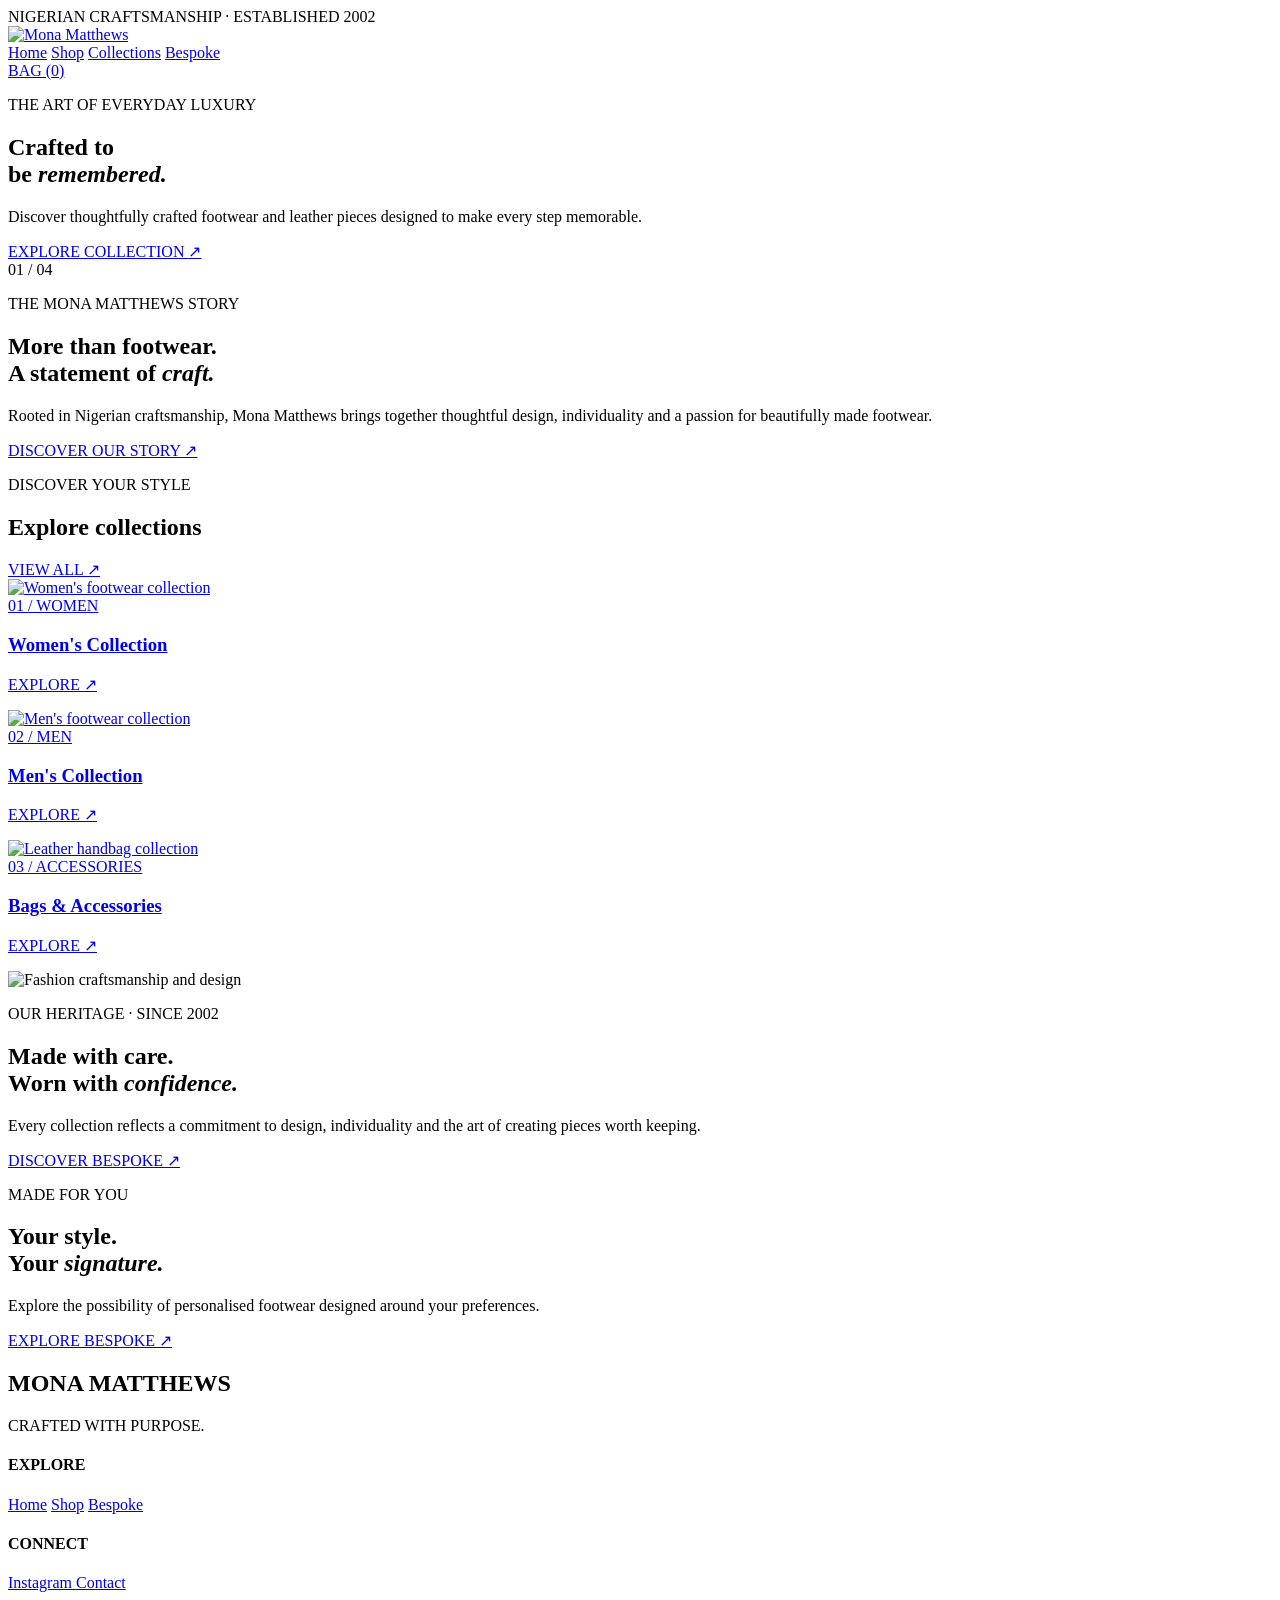
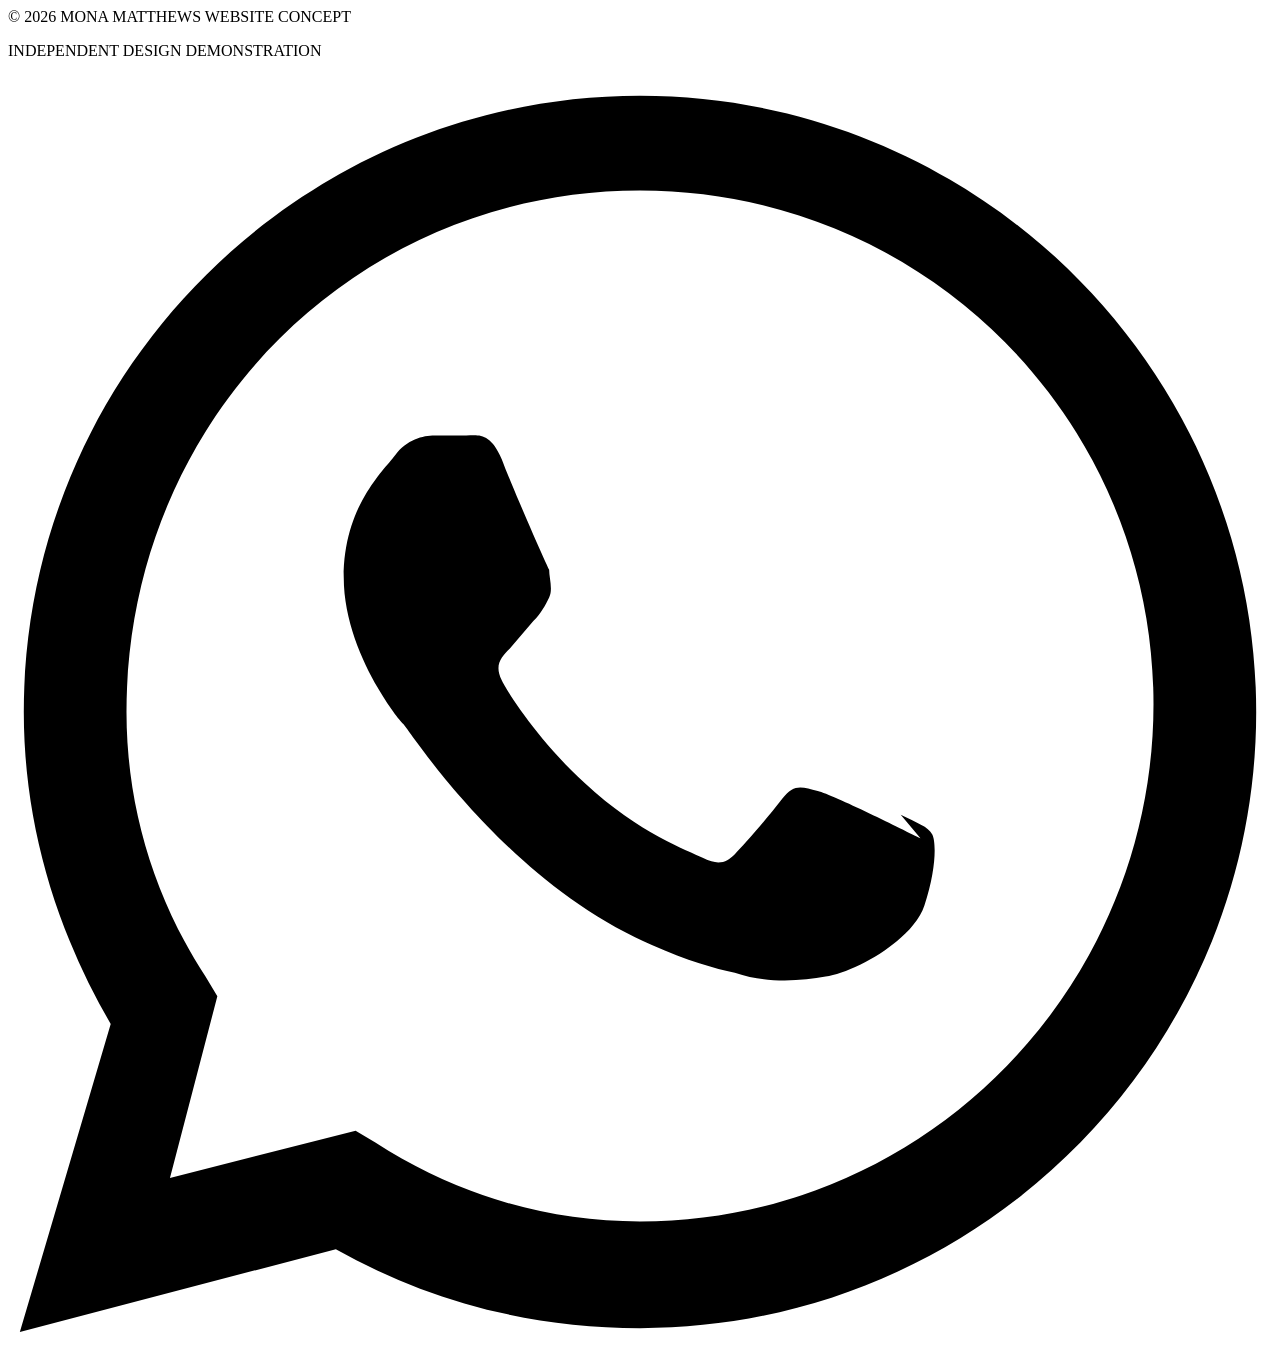
==== index.html @ d13b0b8b "Create Mona-matthew demo" ====
<!DOCTYPE html>
<html lang="en">
<head>
    <meta charset="UTF-8">
    <meta name="viewport" content="width=device-width, initial-scale=1.0">

    <title>Mona Matthews | Crafted to Be Remembered</title>

    <meta name="description" content="Discover Mona Matthews footwear and leather accessories. Nigerian craftsmanship since 2002.">

    <link rel="preconnect" href="https://fonts.googleapis.com">
    <link rel="preconnect" href="https://fonts.gstatic.com" crossorigin>

    <link href="https://fonts.googleapis.com/css2?family=DM+Sans:wght@400;500;600;700&family=Playfair+Display:wght@400;500;600;700&display=swap" rel="stylesheet">

    <link rel="stylesheet" href="css/style.css">
</head>

<body>

    <!-- ANNOUNCEMENT BAR -->
    <div class="announcement">
        NIGERIAN CRAFTSMANSHIP · ESTABLISHED 2002
    </div>

    <!-- HEADER -->
    <header class="header">

    <a href="index.html" class="logo">
    <img src="images/mona-logo.png"
         alt="Mona Matthews"
         class="brand-logo">
</a>

        <nav class="nav-links">
            <a href="index.html">Home</a>
            <a href="shop.html">Shop</a>
            <a href="shop.html">Collections</a>
            <a href="bespoke.html">Bespoke</a>
        </nav>

<a href="cart.html" class="bag-link">
    BAG (<span class="cart-count">0</span>)
</a>

    </header>


    <!-- HERO SECTION -->
    <main>

        <section class="hero">

            <div class="hero-image"></div>

            <div class="hero-content">

                <p class="eyebrow">
                    THE ART OF EVERYDAY LUXURY
                </p>

                <h1>
                    Crafted to<br>
                    be <em>remembered.</em>
                </h1>

                <p class="hero-description">
                    Discover thoughtfully crafted footwear
                    and leather pieces designed to make
                    every step memorable.
                </p>

                <a href="shop.html" class="primary-btn">
                    EXPLORE COLLECTION
                    <span>↗</span>
                </a>

            </div>

            <div class="hero-number">
                01 / 04
            </div>

        </section>


        <!-- INTRODUCTION -->
        <section class="intro">

            <p class="eyebrow">THE MONA MATTHEWS STORY</p>

            <h2>
                More than footwear.<br>
                A statement of <em>craft.</em>
            </h2>

            <p>
                Rooted in Nigerian craftsmanship, Mona Matthews
                brings together thoughtful design, individuality
                and a passion for beautifully made footwear.
            </p>

            <a href="bespoke.html" class="text-link">
                DISCOVER OUR STORY ↗
            </a>

        </section>


        <!-- COLLECTIONS -->
        <section class="collections">

            <div class="section-heading">
                <div>
                    <p class="eyebrow">DISCOVER YOUR STYLE</p>
                    <h2>Explore collections</h2>
                </div>

                <a href="shop.html" class="text-link">
                    VIEW ALL ↗
                </a>
            </div>


            <div class="collection-grid">

                <a href="shop.html" class="collection-card">

                    <img
                    src="https://images.unsplash.com/photo-1543163521-1bf539c55dd2?w=900"
                    alt="Women's footwear collection">

                    <div class="collection-overlay">
                        <span>01 / WOMEN</span>
                        <h3>Women's Collection</h3>
                        <p>EXPLORE ↗</p>
                    </div>

                </a>


                <a href="shop.html" class="collection-card">

                    <img
                    src="https://images.unsplash.com/photo-1614252369475-531eba835eb1?w=900"
                    alt="Men's footwear collection">

                    <div class="collection-overlay">
                        <span>02 / MEN</span>
                        <h3>Men's Collection</h3>
                        <p>EXPLORE ↗</p>
                    </div>

                </a>


                <a href="shop.html" class="collection-card">

                    <img
                    src="https://images.unsplash.com/photo-1584917865442-de89df76afd3?w=900"
                    alt="Leather handbag collection">

                    <div class="collection-overlay">
                        <span>03 / ACCESSORIES</span>
                        <h3>Bags & Accessories</h3>
                        <p>EXPLORE ↗</p>
                    </div>

                </a>

            </div>

        </section>


        <!-- CRAFTSMANSHIP -->
        <section class="craft-section">

            <div class="craft-image">
                <img
                src="https://images.unsplash.com/photo-1441986300917-64674bd600d8?w=1000"
                alt="Fashion craftsmanship and design">
            </div>

            <div class="craft-content">

                <p class="eyebrow">OUR HERITAGE · SINCE 2002</p>

                <h2>
                    Made with care.<br>
                    Worn with <em>confidence.</em>
                </h2>

                <p>
                    Every collection reflects a commitment
                    to design, individuality and the art
                    of creating pieces worth keeping.
                </p>

                <a href="bespoke.html" class="primary-btn">
                    DISCOVER BESPOKE ↗
                </a>

            </div>

        </section>


        <!-- BESPOKE -->
        <section class="bespoke-section">

            <p class="eyebrow">MADE FOR YOU</p>

            <h2>
                Your style.<br>
                Your <em>signature.</em>
            </h2>

            <p>
                Explore the possibility of personalised
                footwear designed around your preferences.
            </p>

            <a href="bespoke.html" class="primary-btn light-btn">
                EXPLORE BESPOKE ↗
            </a>

        </section>


    </main>


    <!-- FOOTER -->
    <footer class="footer">

        <div class="footer-brand">
            <h2>MONA MATTHEWS</h2>
            <p>CRAFTED WITH PURPOSE.</p>
        </div>

        <div class="footer-links">

            <div>
                <h4>EXPLORE</h4>
                <a href="index.html">Home</a>
                <a href="shop.html">Shop</a>
                <a href="bespoke.html">Bespoke</a>
            </div>

            <div>
                <h4>CONNECT</h4>
                <a href="https://www.instagram.com/mona_matthewsshoes/">
                    Instagram
                </a>
                <a href="bespoke.html">Contact</a>
            </div>

        </div>

        <div class="footer-bottom">
            <p>© 2026 MONA MATTHEWS WEBSITE CONCEPT</p>
            <p>INDEPENDENT DESIGN DEMONSTRATION</p>
        </div>

    </footer>


    <script src="js/script.js"></script>

</body>
</html>
<a
    href="https://wa.me/2348182999921?text=Hello%20Mona%20Matthews%2C%20I%20would%20like%20to%20make%20an%20enquiry."
    class="whatsapp-float"
    target="_blank"
    rel="noopener noreferrer"
    aria-label="Chat with Mona Matthews on WhatsApp">

    <svg viewBox="0 0 32 32">
        <path d="M16 .5C7.4.5.4 7.5.4 16.1c0 2.8.8 5.5 2.2 7.9L.3 31.8l8-2.1c2.3 1.3 4.9 2 7.7 2 8.6 0 15.6-7 15.6-15.6C31.6 7.5 24.6.5 16 .5zm0 28.5c-2.4 0-4.7-.7-6.7-2l-.5-.3-4.7 1.2 1.2-4.6-.3-.5c-1.3-2-2-4.3-2-6.7C3 8.7 8.8 2.9 16 2.9s13 5.8 13 13-5.8 13.1-13 13.1zm7.1-9.7c-.4-.2-2.2-1.1-2.6-1.2-.4-.1-.6-.2-.9.2-.3.4-1 1.2-1.2 1.4-.2.2-.4.3-.8.1-.4-.2-1.6-.6-3-1.9-1.1-1-1.9-2.2-2.1-2.6-.2-.4 0-.6.2-.8l.6-.7c.2-.2.3-.4.4-.6.1-.2 0-.5 0-.7-.1-.2-.9-2-1.2-2.8-.3-.7-.6-.6-.9-.6h-.8c-.3 0-.7.1-1 .5-.3.4-1.3 1.3-1.3 3.1s1.3 3.5 1.5 3.7c.2.2 2.6 4 6.3 5.6.9.4 1.6.6 2.1.7.9.3 1.7.2 2.3.1.7-.1 2.2-.9 2.5-1.8.3-.9.3-1.6.2-1.8-.1-.2-.4-.3-.8-.5z"/>
    </svg>

</a>
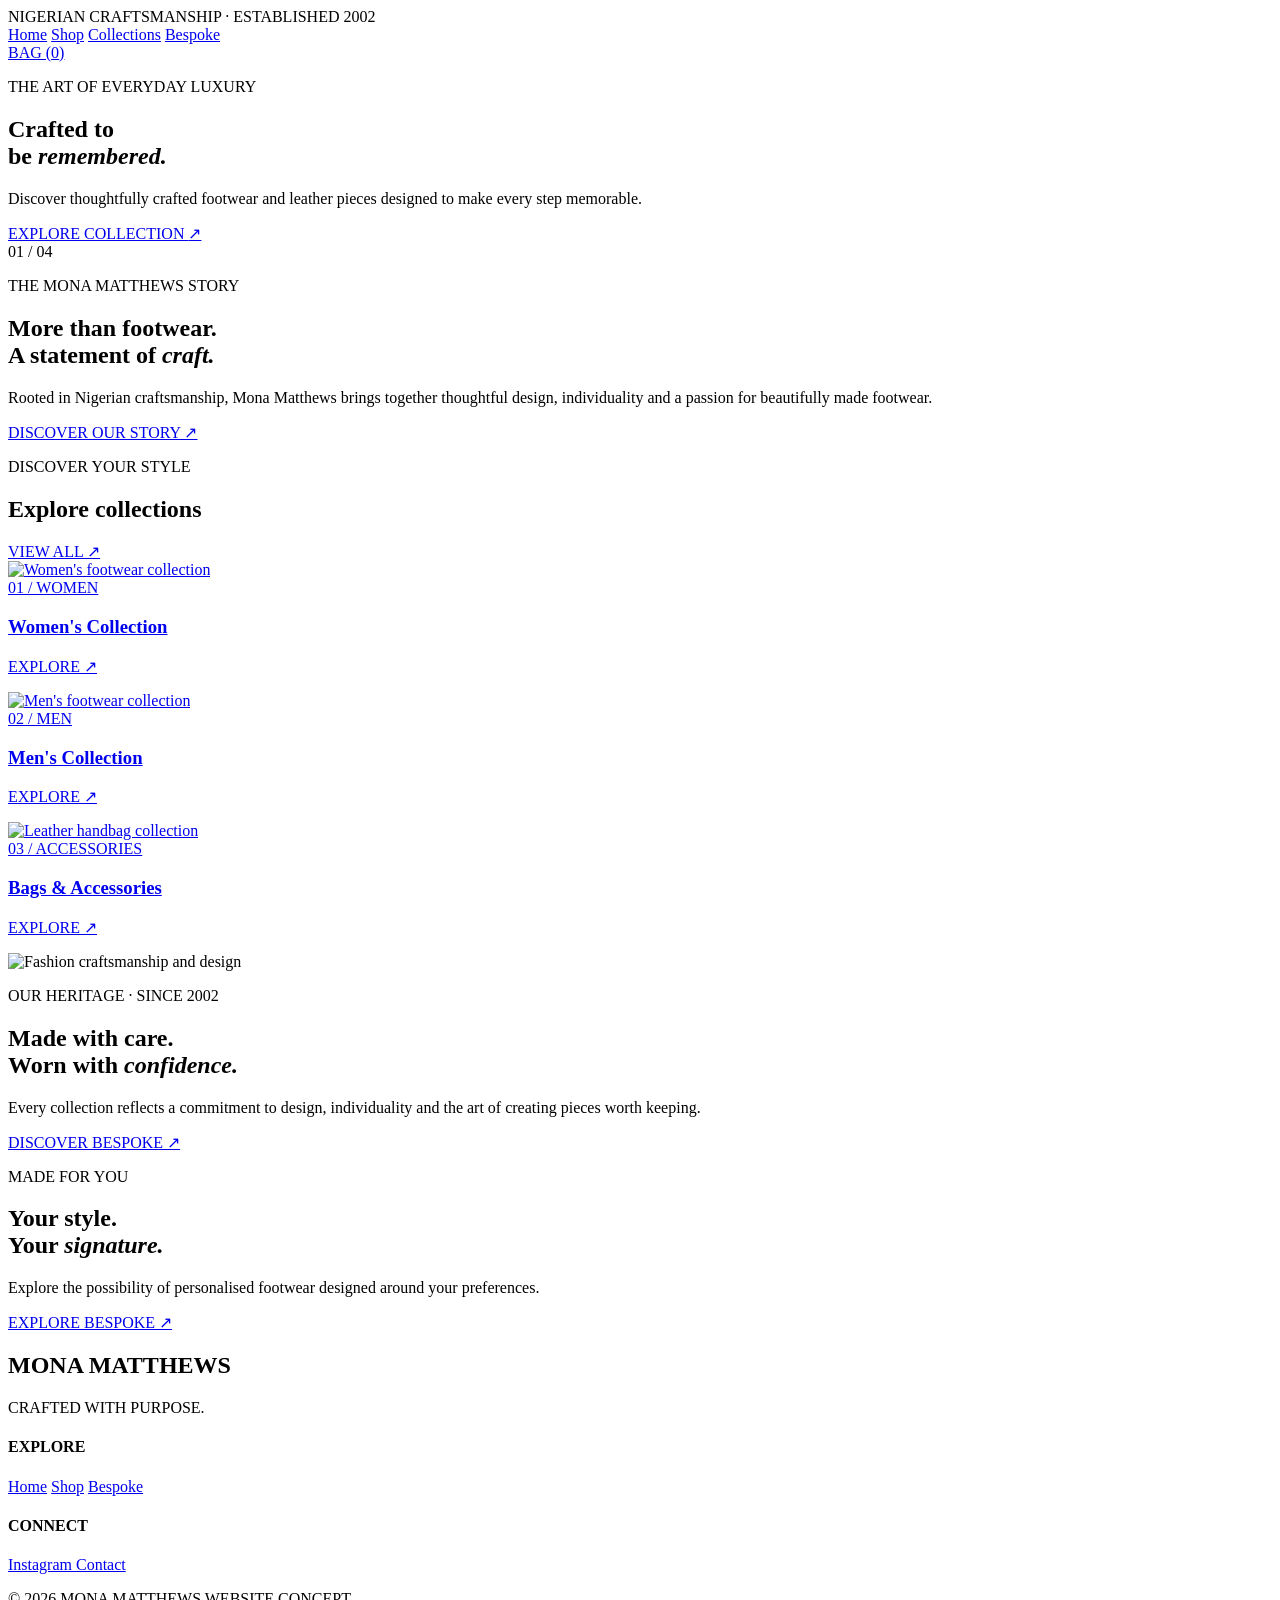
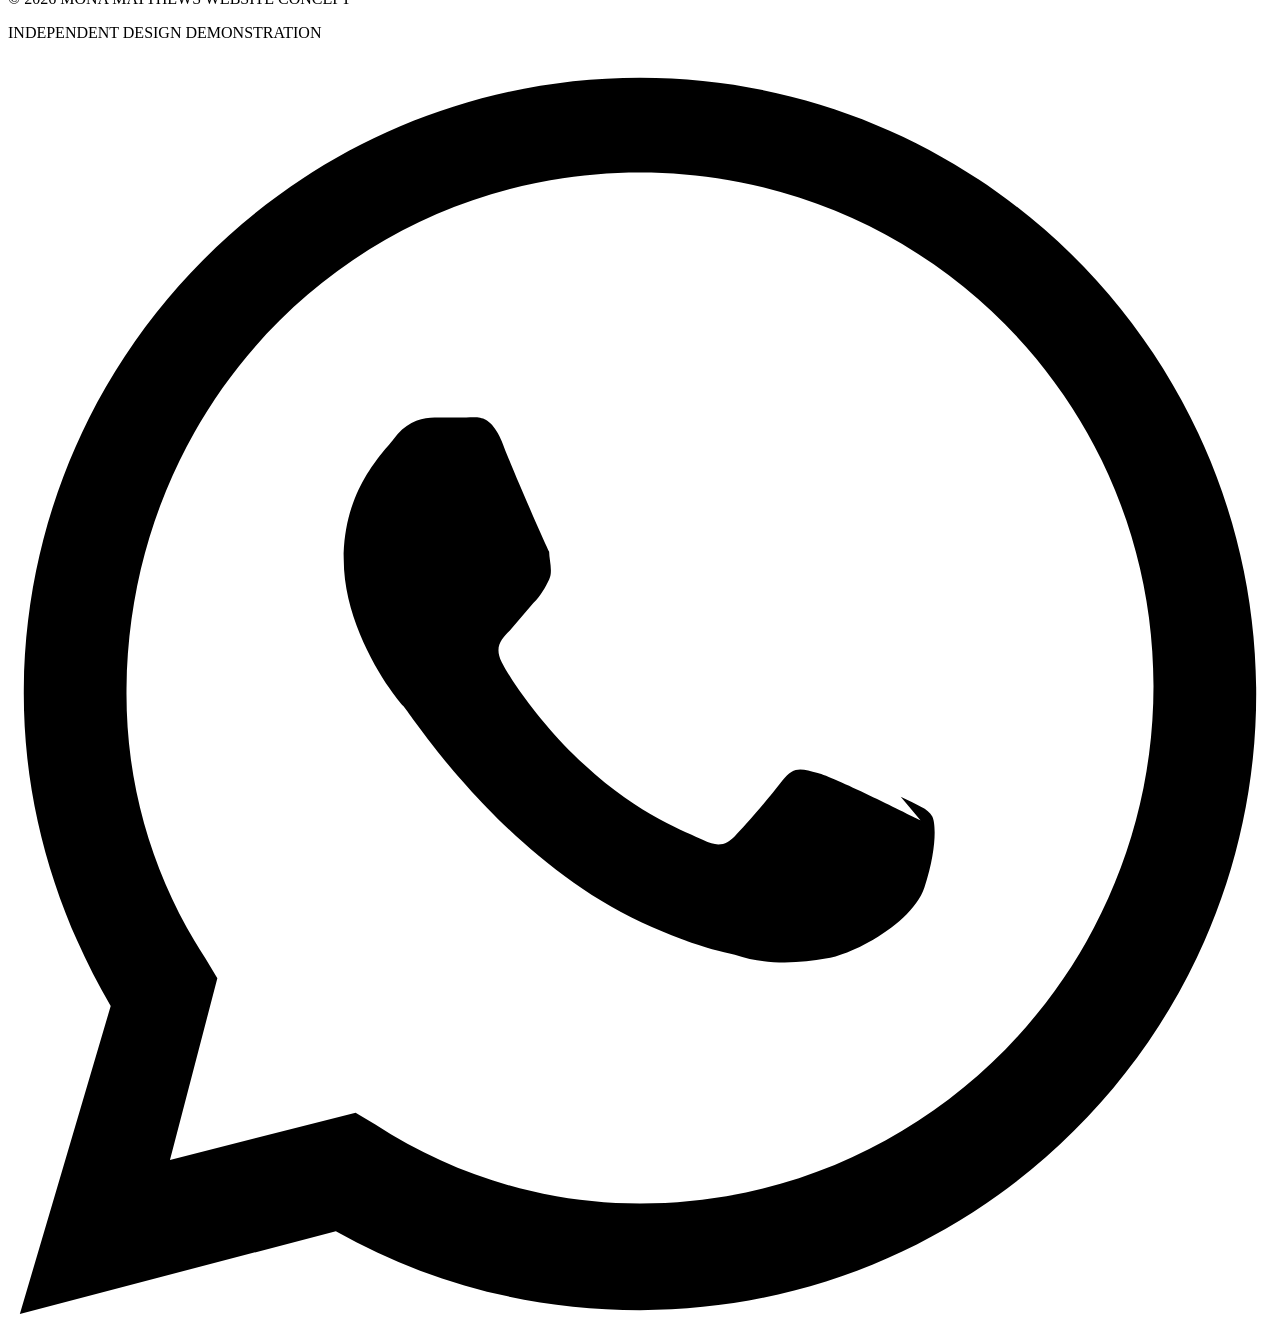
==== commit cf4dabf9: "Add files via upload" ====
--- a/index.html
+++ b/index.html
@@ -13,7 +13,7 @@
 
     <link href="https://fonts.googleapis.com/css2?family=DM+Sans:wght@400;500;600;700&family=Playfair+Display:wght@400;500;600;700&display=swap" rel="stylesheet">
 
-    <link rel="stylesheet" href="css/style.css">
+    <link rel="stylesheet" href="./css/style.css">
 </head>
 
 <body>
@@ -26,11 +26,7 @@
     <!-- HEADER -->
     <header class="header">
 
-    <a href="index.html" class="logo">
-    <img src="images/mona-logo.png"
-         alt="Mona Matthews"
-         class="brand-logo">
-</a>
+    
 
         <nav class="nav-links">
             <a href="index.html">Home</a>
@@ -266,7 +262,7 @@
     </footer>
 
 
-    <script src="js/script.js"></script>
+    <script src="./js/script.js" defer></script>
 
 </body>
 </html>
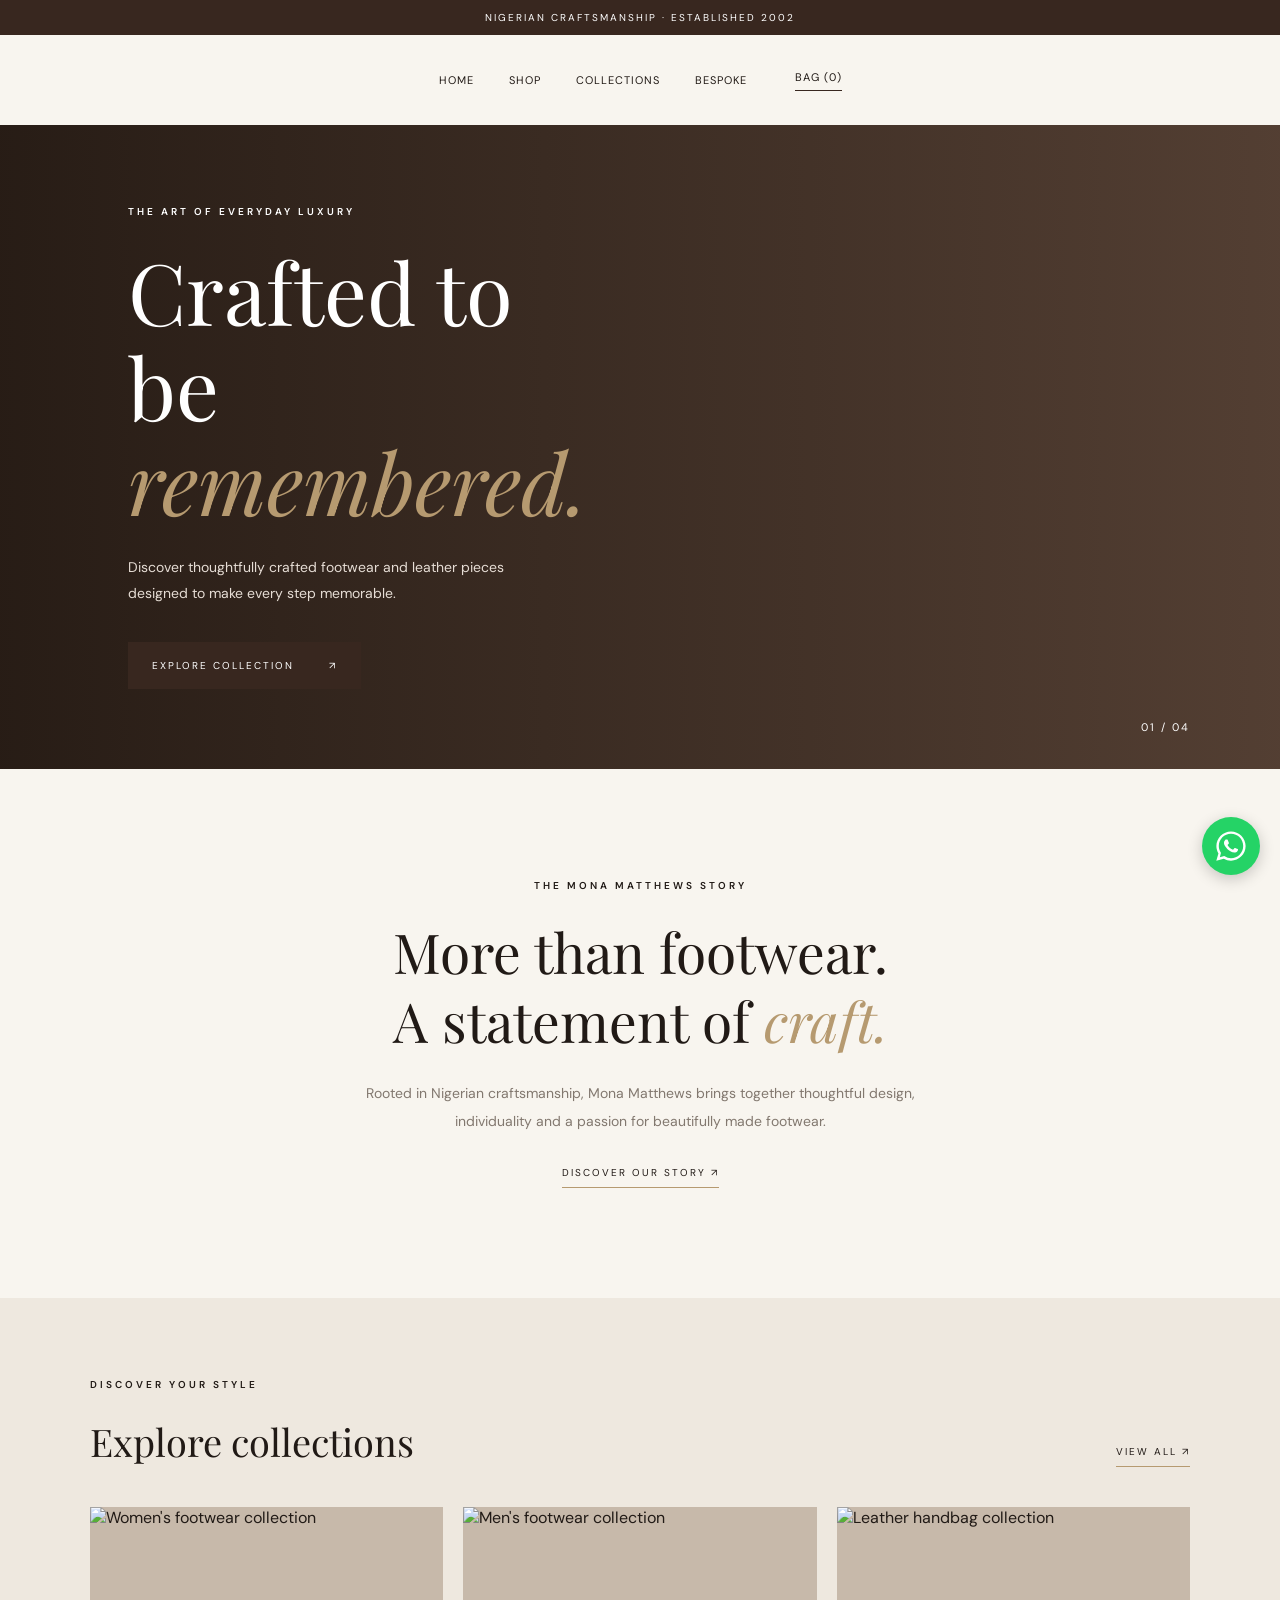
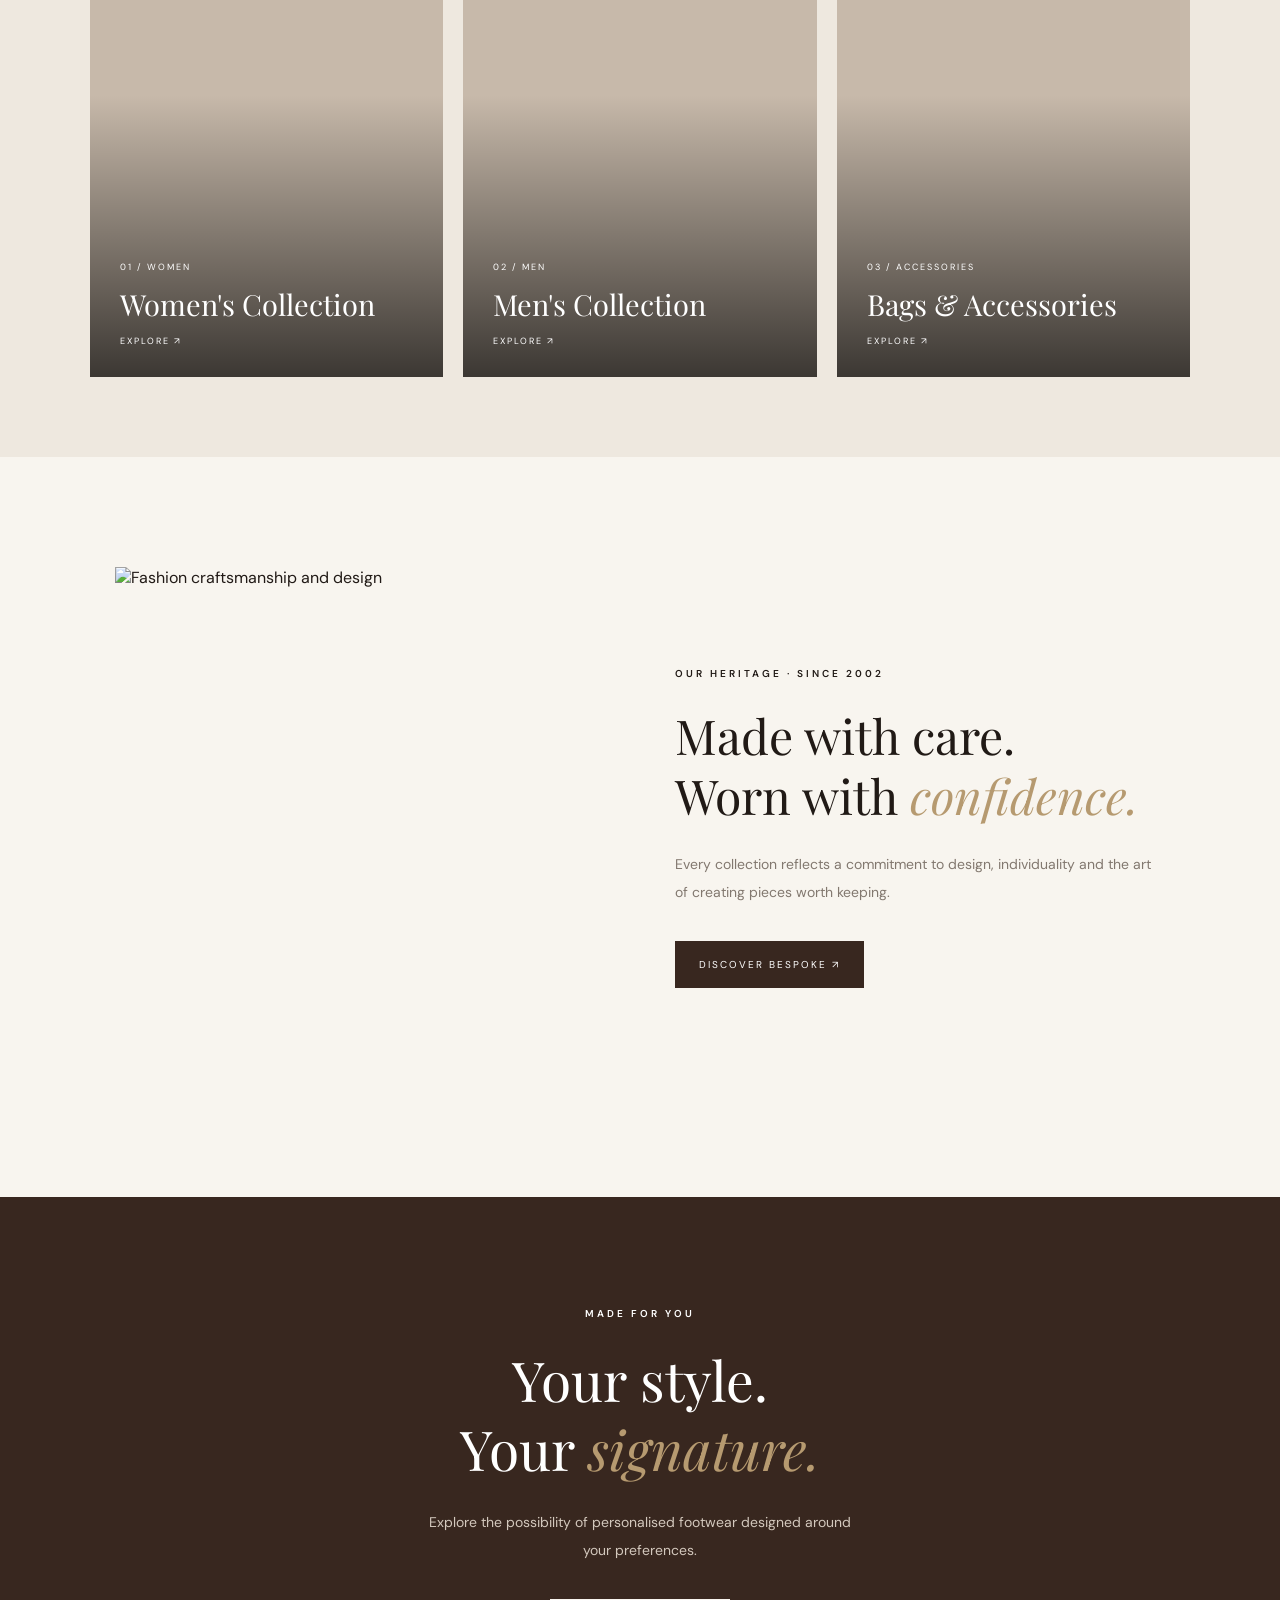
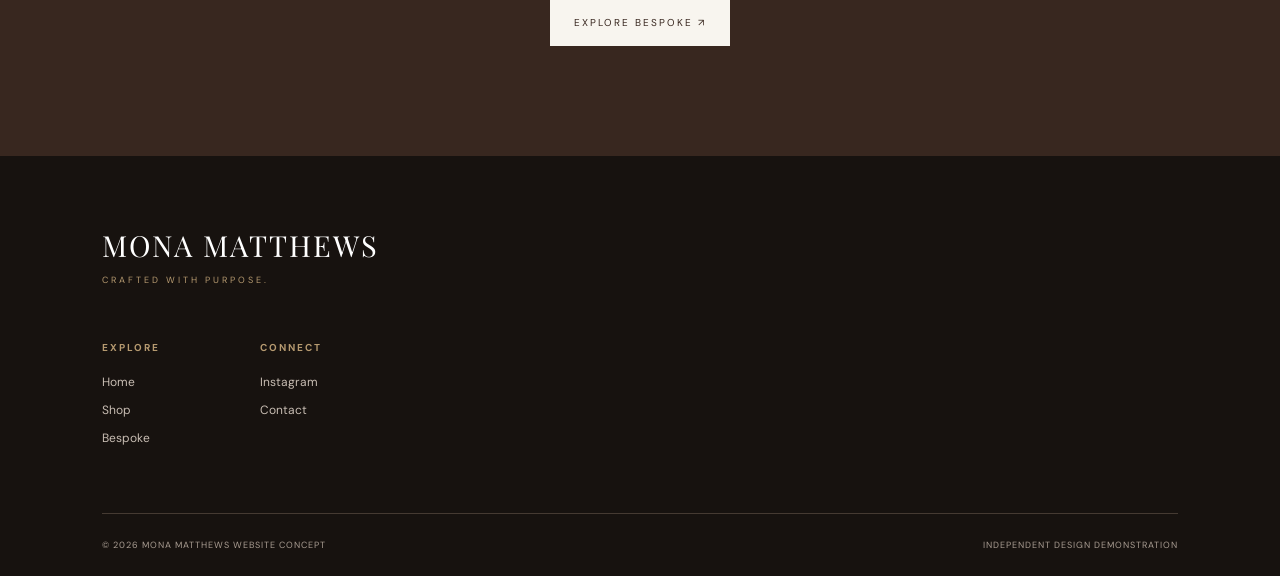
==== commit 7bc7eee9: "Update index.html" ====
--- a/index.html
+++ b/index.html
@@ -13,7 +13,7 @@
 
     <link href="https://fonts.googleapis.com/css2?family=DM+Sans:wght@400;500;600;700&family=Playfair+Display:wght@400;500;600;700&display=swap" rel="stylesheet">
 
-    <link rel="stylesheet" href="./css/style.css">
+    <link rel="stylesheet" href="./style.css">
 </head>
 
 <body>
@@ -262,7 +262,7 @@
     </footer>
 
 
-    <script src="./js/script.js" defer></script>
+    <script src="./script.js" defer></script>
 
 </body>
 </html>
--- a/style.css
+++ b/style.css
@@ -0,0 +1,1121 @@
+/* =========================
+   MONA MATTHEWS
+   LUXURY EDITORIAL DESIGN
+========================= */
+
+:root {
+    --cream: #f8f5ef;
+    --white: #ffffff;
+    --brown: #38271f;
+    --gold: #b69a70;
+    --dark: #211a16;
+    --muted: #82786f;
+}
+
+* {
+    margin: 0;
+    padding: 0;
+    box-sizing: border-box;
+}
+
+html {
+    scroll-behavior: smooth;
+}
+
+body {
+    background: var(--cream);
+    color: var(--dark);
+    font-family: 'DM Sans', sans-serif;
+}
+
+a {
+    text-decoration: none;
+    color: inherit;
+}
+
+img {
+    display: block;
+    width: 100%;
+}
+
+/* ANNOUNCEMENT */
+
+.announcement {
+    background: var(--brown);
+    color: white;
+    text-align: center;
+    padding: 11px;
+    font-size: 10px;
+    letter-spacing: 2px;
+}
+
+/* HEADER */
+
+.header {
+    height: 90px;
+    padding: 0 7%;
+    display: flex;
+    align-items: center;
+    justify-content: center;
+    gap: 48px;
+    background: var(--cream);
+    position: relative;
+    z-index: 10;
+}
+
+.logo {
+    font-family: 'Playfair Display', serif;
+    font-size: 22px;
+    font-weight: 600;
+    letter-spacing: 1px;
+}
+
+.logo span {
+    display: block;
+    font-family: 'DM Sans', sans-serif;
+    font-size: 8px;
+    letter-spacing: 3px;
+    text-align: center;
+    margin-top: 5px;
+}
+
+.nav-links {
+    display: flex;
+    gap: 35px;
+}
+
+.nav-links a,
+.bag-link {
+    font-size: 11px;
+    letter-spacing: 1px;
+    text-transform: uppercase;
+}
+
+.nav-links a:hover {
+    color: var(--gold);
+}
+
+.bag-link {
+    border-bottom: 1px solid var(--brown);
+    padding-bottom: 6px;
+}
+
+/* HERO */
+
+.hero {
+    min-height: 620px;
+    position: relative;
+    display: flex;
+    align-items: center;
+    overflow: hidden;
+    background: #5b4538;
+}
+
+.hero-image {
+    position: absolute;
+    inset: 0;
+
+    background:
+        linear-gradient(
+            90deg,
+            rgba(25, 17, 12, 0.78),
+            rgba(25, 17, 12, 0.12)
+        ),
+        url('https://images.unsplash.com/photo-1543163521-1bf539c55dd2?w=1800')
+        center/cover no-repeat;
+}
+
+.hero-content {
+    position: relative;
+    z-index: 2;
+    color: white;
+    max-width: 650px;
+    padding: 80px 10%;
+}
+
+.eyebrow {
+    font-size: 10px;
+    letter-spacing: 3px;
+    font-weight: 600;
+    margin-bottom: 25px;
+}
+
+.hero h1 {
+    font-family: 'Playfair Display', serif;
+    font-size: clamp(48px, 7vw, 85px);
+    font-weight: 400;
+    line-height: 1.12;
+}
+
+h1 em,
+h2 em {
+    color: var(--gold);
+    font-weight: 400;
+}
+
+.hero-description {
+    max-width: 390px;
+    font-size: 14px;
+    line-height: 1.9;
+    margin: 25px 0 35px;
+    color: #e6ddd5;
+}
+
+.primary-btn {
+    display: inline-flex;
+    align-items: center;
+    gap: 35px;
+    padding: 17px 24px;
+    background: var(--brown);
+    color: white;
+    font-size: 10px;
+    letter-spacing: 2px;
+    transition: 0.3s;
+}
+
+.primary-btn:hover {
+    background: var(--gold);
+    transform: translateY(-3px);
+}
+
+.hero-number {
+    position: absolute;
+    bottom: 35px;
+    right: 7%;
+    color: white;
+    font-size: 11px;
+    letter-spacing: 2px;
+}
+
+/* INTRODUCTION */
+
+.intro {
+    text-align: center;
+    padding: 110px 20px;
+    max-width: 800px;
+    margin: auto;
+}
+
+.intro h2,
+.craft-content h2,
+.bespoke-section h2 {
+    font-family: 'Playfair Display', serif;
+    font-size: clamp(35px, 5vw, 55px);
+    font-weight: 400;
+    line-height: 1.25;
+}
+
+.intro p:not(.eyebrow) {
+    color: var(--muted);
+    font-size: 14px;
+    line-height: 2;
+    max-width: 550px;
+    margin: 25px auto;
+}
+
+.text-link {
+    display: inline-block;
+    font-size: 10px;
+    letter-spacing: 2px;
+    border-bottom: 1px solid var(--gold);
+    padding-bottom: 8px;
+}
+
+/* COLLECTIONS */
+
+.collections {
+    padding: 80px 7%;
+    background: #eee8df;
+}
+
+.section-heading {
+    display: flex;
+    justify-content: space-between;
+    align-items: end;
+    margin-bottom: 40px;
+}
+
+.section-heading h2 {
+    font-family: 'Playfair Display', serif;
+    font-size: 38px;
+    font-weight: 400;
+}
+
+.collection-grid {
+    display: grid;
+    grid-template-columns: repeat(3, 1fr);
+    gap: 20px;
+}
+
+.collection-card {
+    height: 470px;
+    position: relative;
+    overflow: hidden;
+    background: #c7b9aa;
+}
+
+.collection-card img {
+    width: 100%;
+    height: 100%;
+    object-fit: cover;
+    transition: transform 0.7s;
+}
+
+.collection-card:hover img {
+    transform: scale(1.06);
+}
+
+.collection-overlay {
+    position: absolute;
+    inset: 0;
+    display: flex;
+    flex-direction: column;
+    justify-content: end;
+    padding: 30px;
+    color: white;
+
+    background: linear-gradient(
+        transparent 40%,
+        rgba(0,0,0,0.7)
+    );
+}
+
+.collection-overlay span {
+    font-size: 9px;
+    letter-spacing: 2px;
+}
+
+.collection-overlay h3 {
+    font-family: 'Playfair Display', serif;
+    font-size: 29px;
+    font-weight: 400;
+    margin: 12px 0;
+}
+
+.collection-overlay p {
+    font-size: 9px;
+    letter-spacing: 2px;
+}
+
+/* CRAFTSMANSHIP */
+
+.craft-section {
+    display: grid;
+    grid-template-columns: 1fr 1fr;
+    align-items: center;
+    gap: 70px;
+    padding: 110px 9%;
+}
+
+.craft-image {
+    height: 520px;
+    overflow: hidden;
+}
+
+.craft-image img {
+    width: 100%;
+    height: 100%;
+    object-fit: cover;
+}
+
+.craft-content h2 {
+    font-size: 48px;
+}
+
+.craft-content > p:not(.eyebrow) {
+    color: var(--muted);
+    line-height: 2;
+    font-size: 14px;
+    margin: 25px 0 35px;
+}
+
+/* BESPOKE */
+
+.bespoke-section {
+    background: var(--brown);
+    color: white;
+    text-align: center;
+    padding: 110px 20px;
+}
+
+.bespoke-section h2 {
+    font-size: 55px;
+}
+
+.bespoke-section > p:not(.eyebrow) {
+    max-width: 450px;
+    margin: 25px auto 35px;
+    color: #d3c8bd;
+    font-size: 14px;
+    line-height: 2;
+}
+
+.light-btn {
+    background: var(--cream);
+    color: var(--brown);
+}
+
+.light-btn:hover {
+    background: var(--gold);
+    color: white;
+}
+
+/* FOOTER */
+
+.footer {
+    background: #17120f;
+    color: white;
+    padding: 70px 8% 25px;
+}
+
+.footer-brand h2 {
+    font-family: 'Playfair Display', serif;
+    font-size: 29px;
+    font-weight: 400;
+    letter-spacing: 2px;
+}
+
+.footer-brand p {
+    font-size: 9px;
+    letter-spacing: 3px;
+    color: var(--gold);
+    margin-top: 10px;
+}
+
+.footer-links {
+    display: flex;
+    gap: 100px;
+    margin: 55px 0;
+}
+
+.footer-links h4 {
+    font-size: 10px;
+    letter-spacing: 2px;
+    margin-bottom: 20px;
+    color: var(--gold);
+}
+
+.footer-links a {
+    display: block;
+    font-size: 12px;
+    color: #c8bdb3;
+    margin: 12px 0;
+}
+
+.footer-links a:hover {
+    color: white;
+}
+
+.footer-bottom {
+    border-top: 1px solid #453a32;
+    padding-top: 25px;
+    display: flex;
+    justify-content: space-between;
+    gap: 15px;
+    flex-wrap: wrap;
+}
+
+.footer-bottom p {
+    font-size: 9px;
+    letter-spacing: 1px;
+    color: #a99d92;
+}
+
+/* MOBILE RESPONSIVENESS */
+
+@media (max-width: 768px) {
+
+    .header {
+        height: auto;
+        padding: 22px 5%;
+        flex-direction: column;
+        gap: 18px;
+    }
+
+    .nav-links {
+        order: 0;
+        width: 100%;
+        justify-content: space-between;
+        gap: 10px;
+    }
+
+    .header > .bag-link {
+        align-self: flex-end;
+    }
+
+    .nav-links a {
+        font-size: 9px;
+    }
+
+    .bag-link {
+        font-size: 9px;
+    }
+
+    .hero {
+        min-height: 580px;
+    }
+
+    .hero-content {
+        padding: 60px 7%;
+    }
+
+    .hero h1 {
+        font-size: 53px;
+    }
+
+    .intro {
+        padding: 85px 25px;
+    }
+
+    .collections {
+        padding: 70px 5%;
+    }
+
+    .section-heading {
+        align-items: start;
+        gap: 15px;
+    }
+
+    .section-heading h2 {
+        font-size: 29px;
+    }
+
+    .collection-grid {
+        grid-template-columns: 1fr;
+        gap: 18px;
+    }
+
+    .collection-card {
+        height: 430px;
+    }
+
+    .craft-section {
+        grid-template-columns: 1fr;
+        gap: 35px;
+        padding: 75px 7%;
+    }
+
+    .craft-image {
+        height: 400px;
+    }
+
+    .craft-content h2 {
+        font-size: 39px;
+    }
+
+    .bespoke-section {
+        padding: 85px 20px;
+    }
+
+    .bespoke-section h2 {
+        font-size: 43px;
+    }
+
+    .footer {
+        padding: 60px 7% 25px;
+    }
+
+    .footer-links {
+        gap: 55px;
+    }
+
+    .footer-bottom {
+        flex-direction: column;
+    }
+}
+
+@media (max-width: 380px) {
+
+    .hero h1 {
+        font-size: 44px;
+    }
+
+    .nav-links a {
+        font-size: 8px;
+    }
+
+    .collection-card {
+        height: 360px;
+    }
+
+}
+/* SCROLL ANIMATIONS */
+
+.reveal {
+    opacity: 0;
+    transform: translateY(35px);
+    transition: opacity 0.8s ease,
+                transform 0.8s ease;
+}
+
+.reveal.visible {
+    opacity: 1;
+    transform: translateY(0);
+}
+
+/* ACTIVE NAVIGATION */
+
+.nav-links a.active {
+    color: var(--gold);
+}
+
+/* ACCESSIBILITY */
+
+@media (prefers-reduced-motion: reduce) {
+
+    *,
+    *::before,
+    *::after {
+        scroll-behavior: auto !important;
+        transition-duration: 0.01ms !important;
+    }
+
+}
+/* =====================
+   SHOP PAGE
+===================== */
+
+.shop-hero {
+    background: #eee8df;
+    text-align: center;
+    padding: 100px 20px;
+}
+
+.shop-hero h1 {
+    font-family: 'Playfair Display', serif;
+    font-size: clamp(45px, 7vw, 75px);
+    font-weight: 400;
+    line-height: 1.2;
+}
+
+.shop-hero h1 em {
+    color: var(--gold);
+}
+
+.shop-hero > p:last-child {
+    color: var(--muted);
+    margin-top: 25px;
+    font-size: 14px;
+}
+
+.shop-container {
+    padding: 90px 7%;
+}
+
+.shop-heading {
+    display: flex;
+    justify-content: space-between;
+    align-items: end;
+    margin-bottom: 35px;
+}
+
+.shop-heading h2 {
+    font-family: 'Playfair Display', serif;
+    font-size: 38px;
+    font-weight: 400;
+}
+
+.product-count {
+    font-size: 10px;
+    letter-spacing: 2px;
+    color: var(--muted);
+}
+
+.filter-buttons {
+    display: flex;
+    gap: 12px;
+    margin-bottom: 40px;
+    flex-wrap: wrap;
+}
+
+.filter-btn {
+    background: transparent;
+    border: 1px solid #cfc5b8;
+    padding: 12px 23px;
+    font-family: inherit;
+    font-size: 11px;
+    cursor: pointer;
+    transition: 0.3s;
+}
+
+.filter-btn:hover,
+.filter-btn.active {
+    background: var(--brown);
+    color: white;
+    border-color: var(--brown);
+}
+
+.product-grid {
+    display: grid;
+    grid-template-columns: repeat(3, 1fr);
+    gap: 35px 20px;
+}
+
+.product-card {
+    min-width: 0;
+}
+
+.product-image {
+    height: 370px;
+    position: relative;
+    overflow: hidden;
+    background: #e4dbd0;
+}
+
+.product-image img {
+    width: 100%;
+    height: 100%;
+    object-fit: cover;
+    transition: 0.6s;
+}
+
+.product-card:hover img {
+    transform: scale(1.06);
+}
+
+.product-tag {
+    position: absolute;
+    top: 15px;
+    left: 15px;
+    background: var(--cream);
+    padding: 9px 12px;
+    font-size: 9px;
+    letter-spacing: 1px;
+}
+
+.add-cart {
+    position: absolute;
+    bottom: 0;
+    left: 0;
+    width: 100%;
+    padding: 16px;
+    border: none;
+    background: var(--brown);
+    color: white;
+    font-size: 10px;
+    letter-spacing: 2px;
+    cursor: pointer;
+}
+
+.add-cart:hover {
+    background: var(--gold);
+}
+
+.product-info {
+    padding: 18px 0;
+}
+
+.product-info h3 {
+    font-family: 'Playfair Display', serif;
+    font-size: 20px;
+    font-weight: 400;
+}
+
+.product-info p {
+    font-size: 12px;
+    color: var(--muted);
+    margin-top: 8px;
+}
+
+.shop-bespoke {
+    background: var(--brown);
+    color: white;
+    text-align: center;
+    padding: 100px 20px;
+}
+
+.shop-bespoke h2 {
+    font-family: 'Playfair Display', serif;
+    font-size: clamp(40px, 6vw, 60px);
+    font-weight: 400;
+    margin-bottom: 35px;
+}
+
+@media (max-width: 768px) {
+
+    .shop-hero {
+        padding: 80px 20px;
+    }
+
+    .shop-container {
+        padding: 65px 5%;
+    }
+
+    .shop-heading {
+        align-items: start;
+        flex-direction: column;
+        gap: 15px;
+    }
+
+    .shop-heading h2 {
+        font-size: 30px;
+    }
+
+    .product-grid {
+        grid-template-columns: repeat(2, minmax(0, 1fr));
+        gap: 25px 12px;
+    }
+
+    .product-image {
+        height: 260px;
+    }
+
+    .product-info h3 {
+        font-size: 17px;
+    }
+
+    .add-cart {
+        font-size: 8px;
+        padding: 13px 5px;
+    }
+}
+
+@media (max-width: 380px) {
+
+    .product-grid {
+        grid-template-columns: 1fr;
+    }
+
+    .product-image {
+        height: 360px;
+    }
+
+}
+/* SHOPPING CART */
+
+.cart-page {
+    min-height: 70vh;
+    padding: 80px 8%;
+}
+
+.cart-page h1 {
+    font-family: 'Playfair Display', serif;
+    font-size: 48px;
+    font-weight: 400;
+    margin-bottom: 15px;
+}
+
+#cart-total {
+    color: var(--muted);
+    margin-bottom: 35px;
+}
+
+.cart-row {
+    display: flex;
+    justify-content: space-between;
+    align-items: center;
+    gap: 15px;
+    padding: 22px 0;
+    border-bottom: 1px solid #d8cec2;
+    font-size: 13px;
+}
+
+.cart-row button {
+    border: none;
+    background: none;
+    color: #9a5545;
+    cursor: pointer;
+    font-size: 10px;
+}
+
+#cart-items {
+    margin-bottom: 35px;
+}
+
+@media (max-width: 600px) {
+
+    .cart-page {
+        padding: 55px 6%;
+    }
+
+    .cart-row {
+        flex-wrap: wrap;
+    }
+
+}
+.bespoke-hero {
+    padding: 100px 8%;
+    text-align: center;
+    background: var(--cream);
+}
+
+.bespoke-hero h1 {
+    font-family: 'Playfair Display', serif;
+    font-size: clamp(48px, 7vw, 82px);
+    font-weight: 400;
+    line-height: 1.1;
+    margin: 20px 0;
+}
+
+.bespoke-hero > p:last-child {
+    max-width: 500px;
+    margin: auto;
+    line-height: 1.8;
+    color: var(--muted);
+}
+
+.bespoke-content {
+    display: grid;
+    grid-template-columns: 1fr 1fr;
+    align-items: center;
+    gap: 65px;
+    padding: 90px 8%;
+}
+
+.bespoke-image img {
+    width: 100%;
+    height: 480px;
+    object-fit: cover;
+}
+
+.bespoke-text h2,
+.bespoke-form-section h2 {
+    font-family: 'Playfair Display', serif;
+    font-size: 42px;
+    font-weight: 400;
+    line-height: 1.2;
+    margin: 18px 0;
+}
+
+.bespoke-text p:last-child {
+    color: var(--muted);
+    line-height: 1.9;
+}
+
+.bespoke-form-section {
+    padding: 85px 8%;
+    background: #f1ece4;
+}
+
+.bespoke-form-section form {
+    max-width: 650px;
+    margin-top: 35px;
+}
+
+.bespoke-form-section label {
+    display: block;
+    margin: 22px 0 9px;
+    font-size: 13px;
+}
+
+.bespoke-form-section input,
+.bespoke-form-section select,
+.bespoke-form-section textarea {
+    width: 100%;
+    padding: 15px;
+    border: 1px solid #d8cec2;
+    background: #fff;
+    font: inherit;
+    outline: none;
+}
+
+.bespoke-form-section textarea {
+    resize: vertical;
+}
+
+.bespoke-form-section button {
+    margin-top: 25px;
+}
+
+.demo-note {
+    font-size: 11px;
+    opacity: .7;
+    margin-top: 20px;
+}
+
+@media(max-width:700px) {
+    .bespoke-content {
+        grid-template-columns: 1fr;
+        gap: 35px;
+        padding: 55px 6%;
+    }
+
+    .bespoke-image img {
+        height: 350px;
+    }
+
+    .bespoke-form-section {
+        padding: 60px 6%;
+    }
+
+    .bespoke-text h2,
+    .bespoke-form-section h2 {
+        font-size: 34px;
+    }
+}
+/* CART IMPROVEMENTS */
+
+.empty-cart {
+    text-align: center;
+    padding: 60px 15px;
+}
+
+.empty-cart h2 {
+    font-family: 'Playfair Display', serif;
+    font-size: 28px;
+    font-weight: 400;
+    margin-bottom: 15px;
+}
+
+.empty-cart p {
+    color: var(--muted);
+    margin-bottom: 25px;
+}
+
+.cart-row {
+    background: white;
+    padding: 25px;
+    margin-bottom: 15px;
+}
+
+.cart-row h3 {
+    font-family: 'Playfair Display', serif;
+    font-weight: 400;
+    margin-bottom: 8px;
+}
+
+.cart-row p {
+    color: var(--muted);
+}
+
+.remove-product {
+    padding: 10px 15px;
+    border: 1px solid #b69a70;
+    background: transparent;
+    cursor: pointer;
+}
+/* MONA MATTHEWS LUXURY LOGO */
+
+.brand-logo {
+    width: 210px;
+    height: 130px;
+    object-fit: contain;
+    display: block;
+}
+
+.logo {
+    display: flex;
+    align-items: center;
+    justify-content: flex-start;
+}
+
+@media (max-width: 768px) {
+    .brand-logo {
+        width: 185px;
+        height: 115px;
+    }
+}
+/* FLOATING WHATSAPP BUTTON */
+
+.whatsapp-float {
+    position: fixed;
+    bottom: 25px;
+    right: 20px;
+    z-index: 9999;
+    background: #25D366;
+    color: white;
+    width: 58px;
+    height: 58px;
+    border-radius: 50%;
+    display: flex;
+    align-items: center;
+    justify-content: center;
+    text-decoration: none;
+    font-size: 27px;
+    box-shadow: 0 4px 15px rgba(0,0,0,0.2);
+    transition: transform 0.3s ease;
+}
+
+.whatsapp-float:hover {
+    transform: scale(1.1);
+}
+
+.whatsapp-float svg {
+    width: 30px;
+    height: 30px;
+    fill: white;
+}
+/* PRODUCT PRICES */
+
+.product-price {
+    color: #a78345;
+    font-weight: 600;
+    font-size: 17px;
+    margin-top: 10px;
+}
+
+/* CART DESIGN */
+
+.cart-row {
+    display: flex;
+    gap: 20px;
+    padding: 25px 0;
+    border-bottom: 1px solid #ddd2c5;
+    align-items: center;
+}
+
+.cart-thumb {
+    width: 110px;
+    height: 120px;
+    object-fit: cover;
+}
+
+.cart-product-details h3 {
+    font-family: 'Playfair Display', serif;
+    margin-bottom: 10px;
+}
+
+.quantity-controls {
+    display: flex;
+    align-items: center;
+    gap: 18px;
+    margin: 15px 0;
+}
+
+.quantity-controls button {
+    background: #eee5da;
+    border: none;
+    padding: 8px 15px;
+    font-size: 18px;
+    cursor: pointer;
+}
+
+.remove-product {
+    background: none;
+    border: none;
+    text-decoration: underline;
+    cursor: pointer;
+}
+
+.cart-summary {
+    margin-top: 35px;
+    padding: 25px;
+    background: #f2ebe2;
+}
+
+.cart-summary h3 {
+    font-family: 'Playfair Display', serif;
+    margin-bottom: 20px;
+}
+
+.cart-summary strong {
+    color: #a78345;
+    font-size: 22px;
+}
+
+.demo-note {
+    font-size: 12px;
+    color: #777;
+    margin: 15px 0;
+}
+
+@media(max-width: 500px) {
+    .cart-thumb {
+        width: 85px;
+        height: 100px;
+    }
+
+    .cart-row {
+        gap: 12px;
+    }
+}
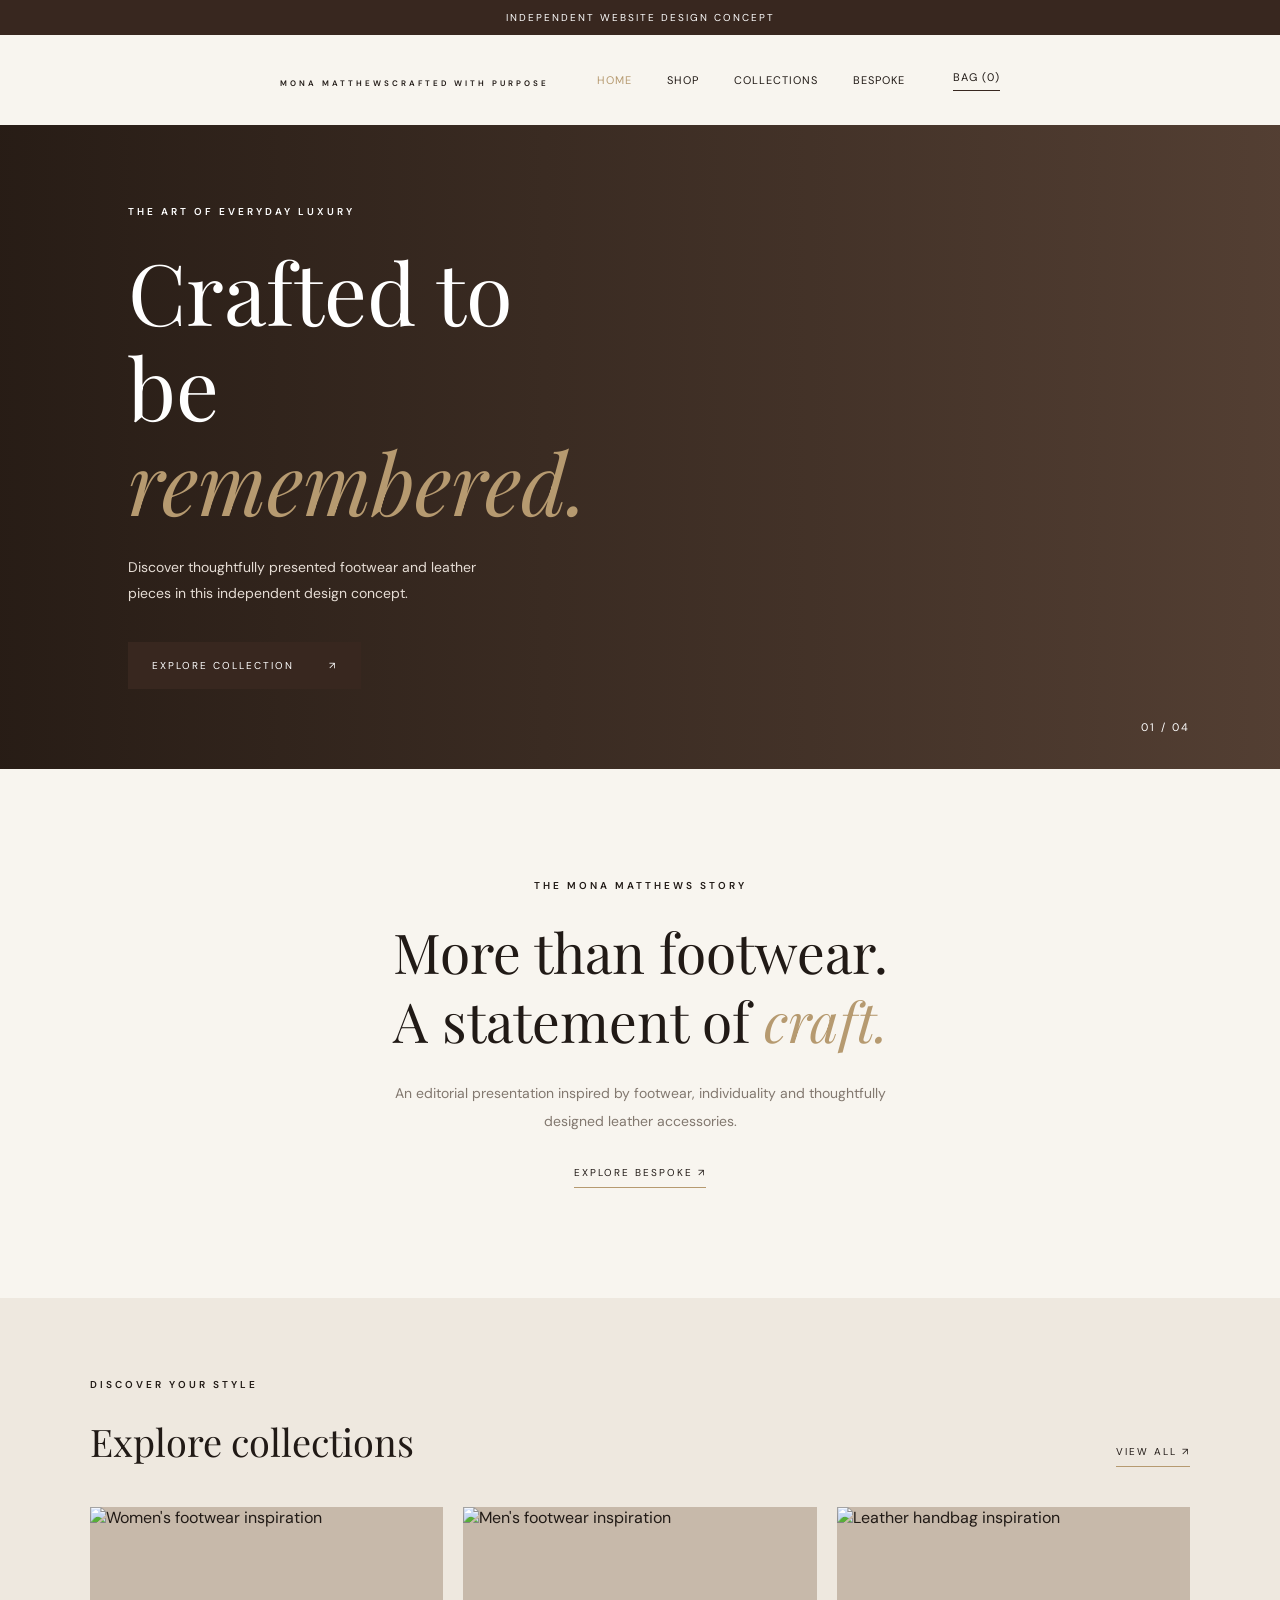
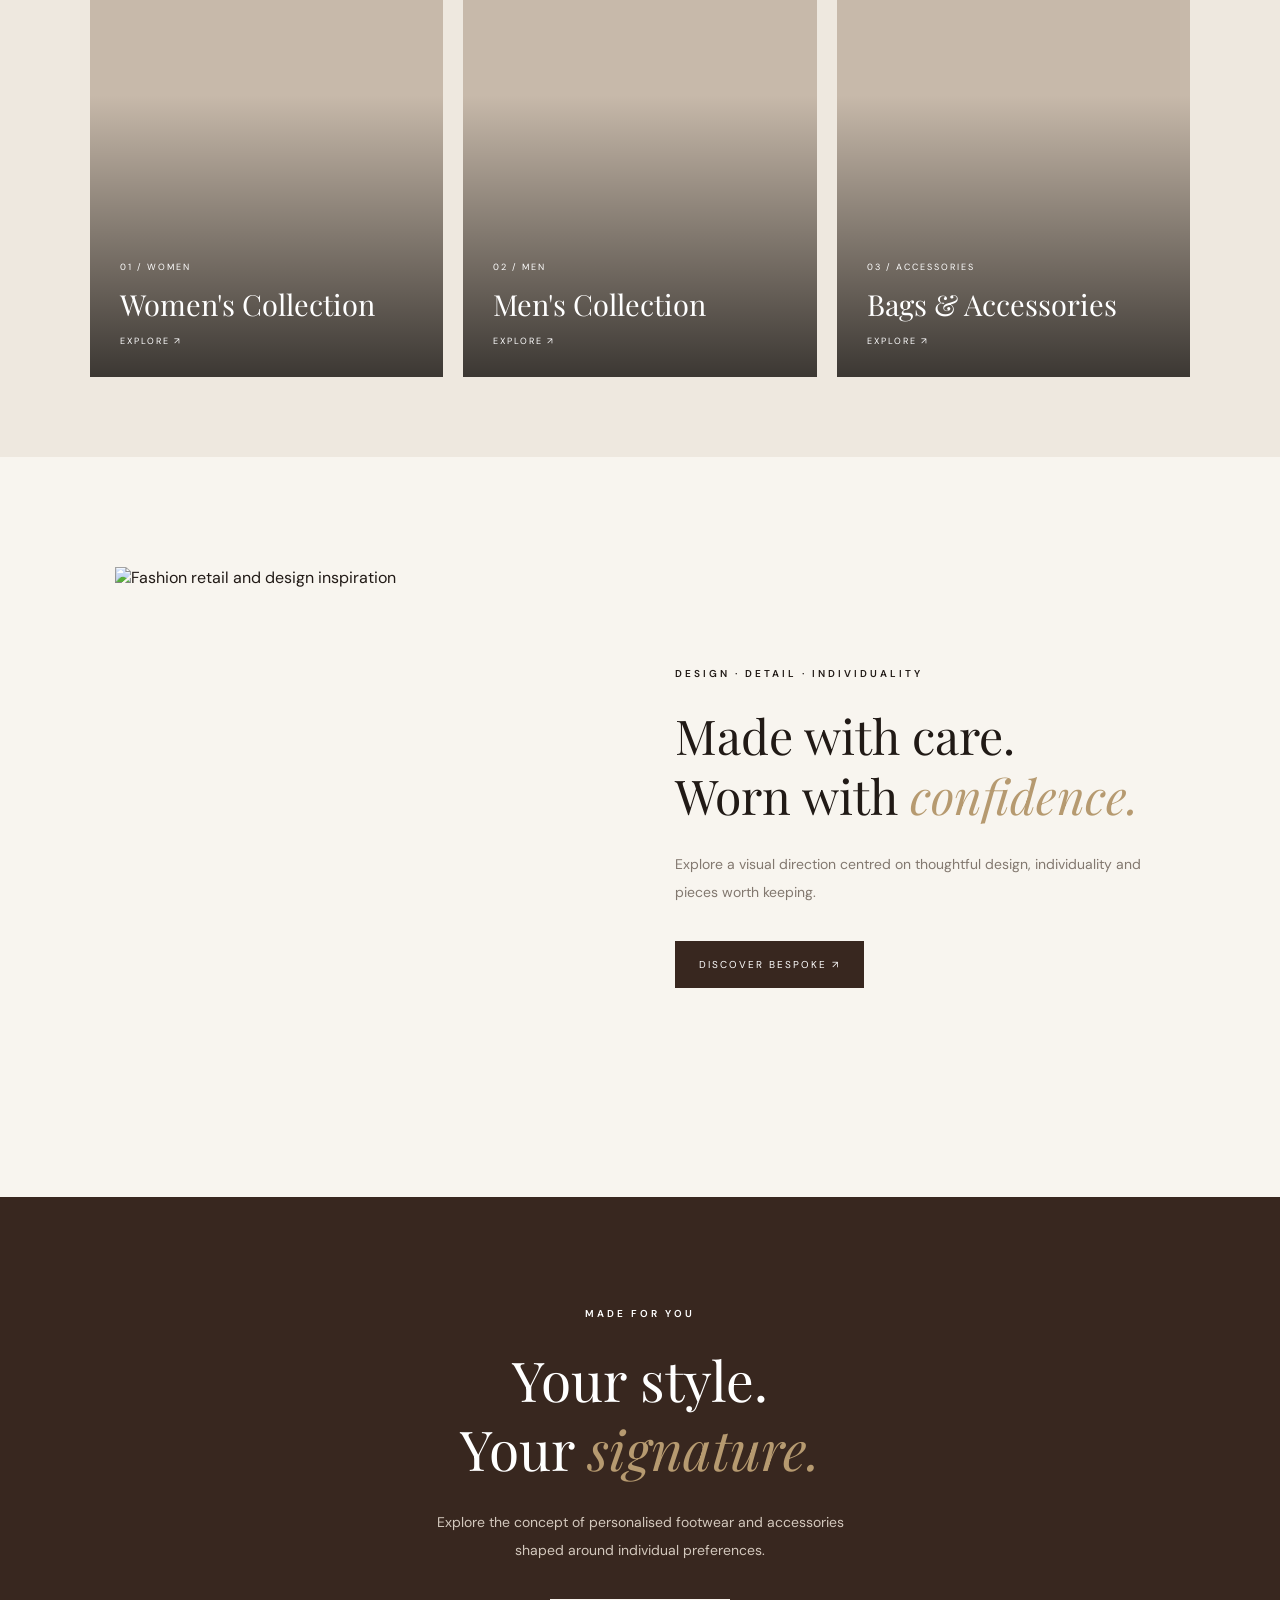
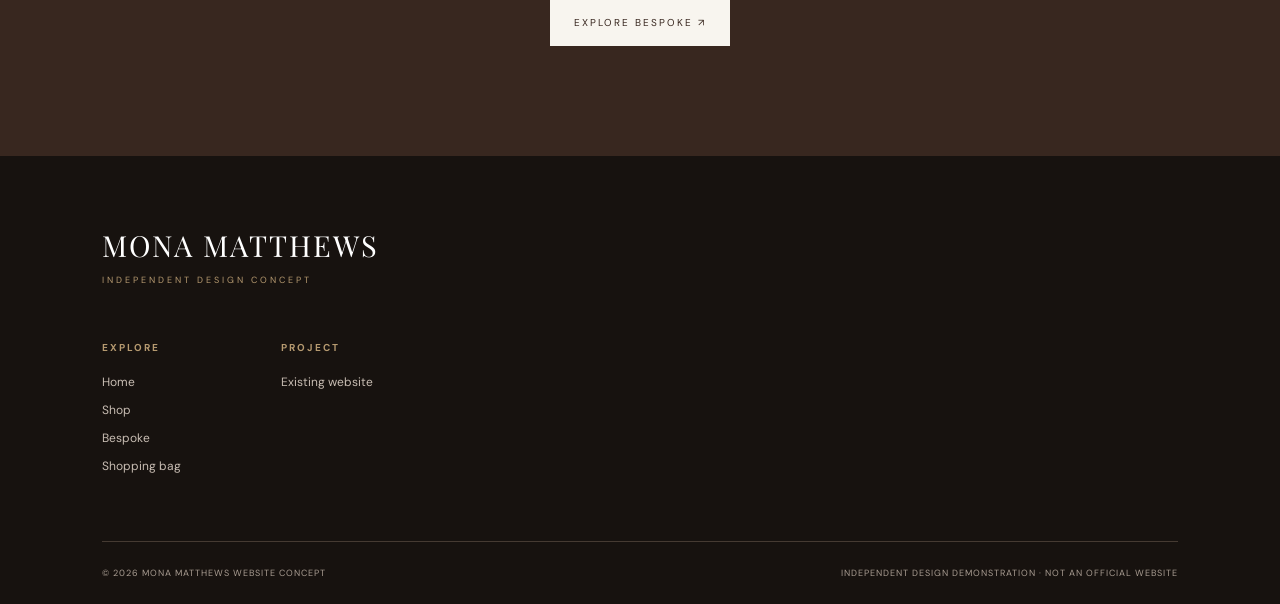
==== commit 95c35fdd: "fix: repair homepage structure and remove unverified contact links" ====
--- a/index.html
+++ b/index.html
@@ -1,59 +1,54 @@
+
 <!DOCTYPE html>
 <html lang="en">
 <head>
     <meta charset="UTF-8">
     <meta name="viewport" content="width=device-width, initial-scale=1.0">
+    <meta name="description" content="An independent website design concept exploring footwear and leather accessories for Mona Matthews.">
+    <meta name="theme-color" content="#f8f5ef">
 
     <title>Mona Matthews | Crafted to Be Remembered</title>
-
-    <meta name="description" content="Discover Mona Matthews footwear and leather accessories. Nigerian craftsmanship since 2002.">
 
     <link rel="preconnect" href="https://fonts.googleapis.com">
     <link rel="preconnect" href="https://fonts.gstatic.com" crossorigin>
-
-    <link href="https://fonts.googleapis.com/css2?family=DM+Sans:wght@400;500;600;700&family=Playfair+Display:wght@400;500;600;700&display=swap" rel="stylesheet">
+    <link
+        href="https://fonts.googleapis.com/css2?family=DM+Sans:wght@400;500;600;700&family=Playfair+Display:wght@400;500;600;700&display=swap"
+        rel="stylesheet"
+    >
 
     <link rel="stylesheet" href="./style.css">
+    <script src="./script.js" defer></script>
 </head>
 
 <body>
-
-    <!-- ANNOUNCEMENT BAR -->
     <div class="announcement">
-        NIGERIAN CRAFTSMANSHIP · ESTABLISHED 2002
+        INDEPENDENT WEBSITE DESIGN CONCEPT
     </div>
 
-    <!-- HEADER -->
     <header class="header">
-
-    
-
-        <nav class="nav-links">
-            <a href="index.html">Home</a>
-            <a href="shop.html">Shop</a>
-            <a href="shop.html">Collections</a>
-            <a href="bespoke.html">Bespoke</a>
+        <a class="logo" href="./index.html" aria-label="Mona Matthews home">
+            <span class="logo-name">MONA MATTHEWS</span>
+            <span class="logo-tagline">CRAFTED WITH PURPOSE</span>
+        </a>
+
+        <nav class="nav-links" aria-label="Main navigation">
+            <a href="./index.html" class="active" aria-current="page">Home</a>
+            <a href="./shop.html">Shop</a>
+            <a href="./shop.html#products">Collections</a>
+            <a href="./bespoke.html">Bespoke</a>
         </nav>
 
-<a href="cart.html" class="bag-link">
-    BAG (<span class="cart-count">0</span>)
-</a>
-
+        <a href="./cart.html" class="bag-link">
+            BAG (<span class="cart-count" aria-live="polite">0</span>)
+        </a>
     </header>
 
-
-    <!-- HERO SECTION -->
     <main>
-
         <section class="hero">
-
-            <div class="hero-image"></div>
+            <div class="hero-image" aria-hidden="true"></div>
 
             <div class="hero-content">
-
-                <p class="eyebrow">
-                    THE ART OF EVERYDAY LUXURY
-                </p>
+                <p class="eyebrow">THE ART OF EVERYDAY LUXURY</p>
 
                 <h1>
                     Crafted to<br>
@@ -61,28 +56,23 @@
                 </h1>
 
                 <p class="hero-description">
-                    Discover thoughtfully crafted footwear
-                    and leather pieces designed to make
-                    every step memorable.
+                    Discover thoughtfully presented footwear
+                    and leather pieces in this independent
+                    design concept.
                 </p>
 
-                <a href="shop.html" class="primary-btn">
+                <a href="./shop.html" class="primary-btn">
                     EXPLORE COLLECTION
-                    <span>↗</span>
-                </a>
-
-            </div>
-
-            <div class="hero-number">
+                    <span aria-hidden="true">↗</span>
+                </a>
+            </div>
+
+            <div class="hero-number" aria-hidden="true">
                 01 / 04
             </div>
-
-        </section>
-
-
-        <!-- INTRODUCTION -->
+        </section>
+
         <section class="intro">
-
             <p class="eyebrow">THE MONA MATTHEWS STORY</p>
 
             <h2>
@@ -91,96 +81,84 @@
             </h2>
 
             <p>
-                Rooted in Nigerian craftsmanship, Mona Matthews
-                brings together thoughtful design, individuality
-                and a passion for beautifully made footwear.
+                An editorial presentation inspired by footwear,
+                individuality and thoughtfully designed
+                leather accessories.
             </p>
 
-            <a href="bespoke.html" class="text-link">
-                DISCOVER OUR STORY ↗
+            <a href="./bespoke.html" class="text-link">
+                EXPLORE BESPOKE ↗
             </a>
-
-        </section>
-
-
-        <!-- COLLECTIONS -->
+        </section>
+
         <section class="collections">
-
             <div class="section-heading">
                 <div>
                     <p class="eyebrow">DISCOVER YOUR STYLE</p>
                     <h2>Explore collections</h2>
                 </div>
 
-                <a href="shop.html" class="text-link">
+                <a href="./shop.html" class="text-link">
                     VIEW ALL ↗
                 </a>
             </div>
 
-
             <div class="collection-grid">
-
-                <a href="shop.html" class="collection-card">
-
+                <a href="./shop.html?category=women" class="collection-card">
                     <img
-                    src="https://images.unsplash.com/photo-1543163521-1bf539c55dd2?w=900"
-                    alt="Women's footwear collection">
+                        src="https://images.unsplash.com/photo-1543163521-1bf539c55dd2?w=900"
+                        alt="Women's footwear inspiration"
+                        loading="lazy"
+                    >
 
                     <div class="collection-overlay">
                         <span>01 / WOMEN</span>
                         <h3>Women's Collection</h3>
                         <p>EXPLORE ↗</p>
                     </div>
-
-                </a>
-
-
-                <a href="shop.html" class="collection-card">
-
+                </a>
+
+                <a href="./shop.html?category=men" class="collection-card">
                     <img
-                    src="https://images.unsplash.com/photo-1614252369475-531eba835eb1?w=900"
-                    alt="Men's footwear collection">
+                        src="https://images.unsplash.com/photo-1614252369475-531eba835eb1?w=900"
+                        alt="Men's footwear inspiration"
+                        loading="lazy"
+                    >
 
                     <div class="collection-overlay">
                         <span>02 / MEN</span>
                         <h3>Men's Collection</h3>
                         <p>EXPLORE ↗</p>
                     </div>
-
-                </a>
-
-
-                <a href="shop.html" class="collection-card">
-
+                </a>
+
+                <a href="./shop.html?category=bags" class="collection-card">
                     <img
-                    src="https://images.unsplash.com/photo-1584917865442-de89df76afd3?w=900"
-                    alt="Leather handbag collection">
+                        src="https://images.unsplash.com/photo-1584917865442-de89df76afd3?w=900"
+                        alt="Leather handbag inspiration"
+                        loading="lazy"
+                    >
 
                     <div class="collection-overlay">
                         <span>03 / ACCESSORIES</span>
                         <h3>Bags & Accessories</h3>
                         <p>EXPLORE ↗</p>
                     </div>
-
-                </a>
-
-            </div>
-
-        </section>
-
-
-        <!-- CRAFTSMANSHIP -->
+                </a>
+            </div>
+        </section>
+
         <section class="craft-section">
-
             <div class="craft-image">
                 <img
-                src="https://images.unsplash.com/photo-1441986300917-64674bd600d8?w=1000"
-                alt="Fashion craftsmanship and design">
+                    src="https://images.unsplash.com/photo-1441986300917-64674bd600d8?w=1000"
+                    alt="Fashion retail and design inspiration"
+                    loading="lazy"
+                >
             </div>
 
             <div class="craft-content">
-
-                <p class="eyebrow">OUR HERITAGE · SINCE 2002</p>
+                <p class="eyebrow">DESIGN · DETAIL · INDIVIDUALITY</p>
 
                 <h2>
                     Made with care.<br>
@@ -188,23 +166,18 @@
                 </h2>
 
                 <p>
-                    Every collection reflects a commitment
-                    to design, individuality and the art
-                    of creating pieces worth keeping.
+                    Explore a visual direction centred on
+                    thoughtful design, individuality and
+                    pieces worth keeping.
                 </p>
 
-                <a href="bespoke.html" class="primary-btn">
+                <a href="./bespoke.html" class="primary-btn">
                     DISCOVER BESPOKE ↗
                 </a>
-
-            </div>
-
-        </section>
-
-
-        <!-- BESPOKE -->
+            </div>
+        </section>
+
         <section class="bespoke-section">
-
             <p class="eyebrow">MADE FOR YOU</p>
 
             <h2>
@@ -213,68 +186,44 @@
             </h2>
 
             <p>
-                Explore the possibility of personalised
-                footwear designed around your preferences.
+                Explore the concept of personalised footwear
+                and accessories shaped around individual
+                preferences.
             </p>
 
-            <a href="bespoke.html" class="primary-btn light-btn">
+            <a href="./bespoke.html" class="primary-btn light-btn">
                 EXPLORE BESPOKE ↗
             </a>
-
-        </section>
-
-
+        </section>
     </main>
 
-
-    <!-- FOOTER -->
     <footer class="footer">
-
         <div class="footer-brand">
             <h2>MONA MATTHEWS</h2>
-            <p>CRAFTED WITH PURPOSE.</p>
+            <p>INDEPENDENT DESIGN CONCEPT</p>
         </div>
 
         <div class="footer-links">
-
             <div>
                 <h4>EXPLORE</h4>
-                <a href="index.html">Home</a>
-                <a href="shop.html">Shop</a>
-                <a href="bespoke.html">Bespoke</a>
+                <a href="./index.html">Home</a>
+                <a href="./shop.html">Shop</a>
+                <a href="./bespoke.html">Bespoke</a>
+                <a href="./cart.html">Shopping bag</a>
             </div>
 
             <div>
-                <h4>CONNECT</h4>
-                <a href="https://www.instagram.com/mona_matthewsshoes/">
-                    Instagram
-                </a>
-                <a href="bespoke.html">Contact</a>
-            </div>
-
+                <h4>PROJECT</h4>
+                <a href="https://www.monamatthews.com/" target="_blank" rel="noopener noreferrer">
+                    Existing website
+                </a>
+            </div>
         </div>
 
         <div class="footer-bottom">
             <p>© 2026 MONA MATTHEWS WEBSITE CONCEPT</p>
-            <p>INDEPENDENT DESIGN DEMONSTRATION</p>
+            <p>INDEPENDENT DESIGN DEMONSTRATION · NOT AN OFFICIAL WEBSITE</p>
         </div>
-
     </footer>
-
-
-    <script src="./script.js" defer></script>
-
 </body>
 </html>
-<a
-    href="https://wa.me/2348182999921?text=Hello%20Mona%20Matthews%2C%20I%20would%20like%20to%20make%20an%20enquiry."
-    class="whatsapp-float"
-    target="_blank"
-    rel="noopener noreferrer"
-    aria-label="Chat with Mona Matthews on WhatsApp">
-
-    <svg viewBox="0 0 32 32">
-        <path d="M16 .5C7.4.5.4 7.5.4 16.1c0 2.8.8 5.5 2.2 7.9L.3 31.8l8-2.1c2.3 1.3 4.9 2 7.7 2 8.6 0 15.6-7 15.6-15.6C31.6 7.5 24.6.5 16 .5zm0 28.5c-2.4 0-4.7-.7-6.7-2l-.5-.3-4.7 1.2 1.2-4.6-.3-.5c-1.3-2-2-4.3-2-6.7C3 8.7 8.8 2.9 16 2.9s13 5.8 13 13-5.8 13.1-13 13.1zm7.1-9.7c-.4-.2-2.2-1.1-2.6-1.2-.4-.1-.6-.2-.9.2-.3.4-1 1.2-1.2 1.4-.2.2-.4.3-.8.1-.4-.2-1.6-.6-3-1.9-1.1-1-1.9-2.2-2.1-2.6-.2-.4 0-.6.2-.8l.6-.7c.2-.2.3-.4.4-.6.1-.2 0-.5 0-.7-.1-.2-.9-2-1.2-2.8-.3-.7-.6-.6-.9-.6h-.8c-.3 0-.7.1-1 .5-.3.4-1.3 1.3-1.3 3.1s1.3 3.5 1.5 3.7c.2.2 2.6 4 6.3 5.6.9.4 1.6.6 2.1.7.9.3 1.7.2 2.3.1.7-.1 2.2-.9 2.5-1.8.3-.9.3-1.6.2-1.8-.1-.2-.4-.3-.8-.5z"/>
-    </svg>
-
-</a>
